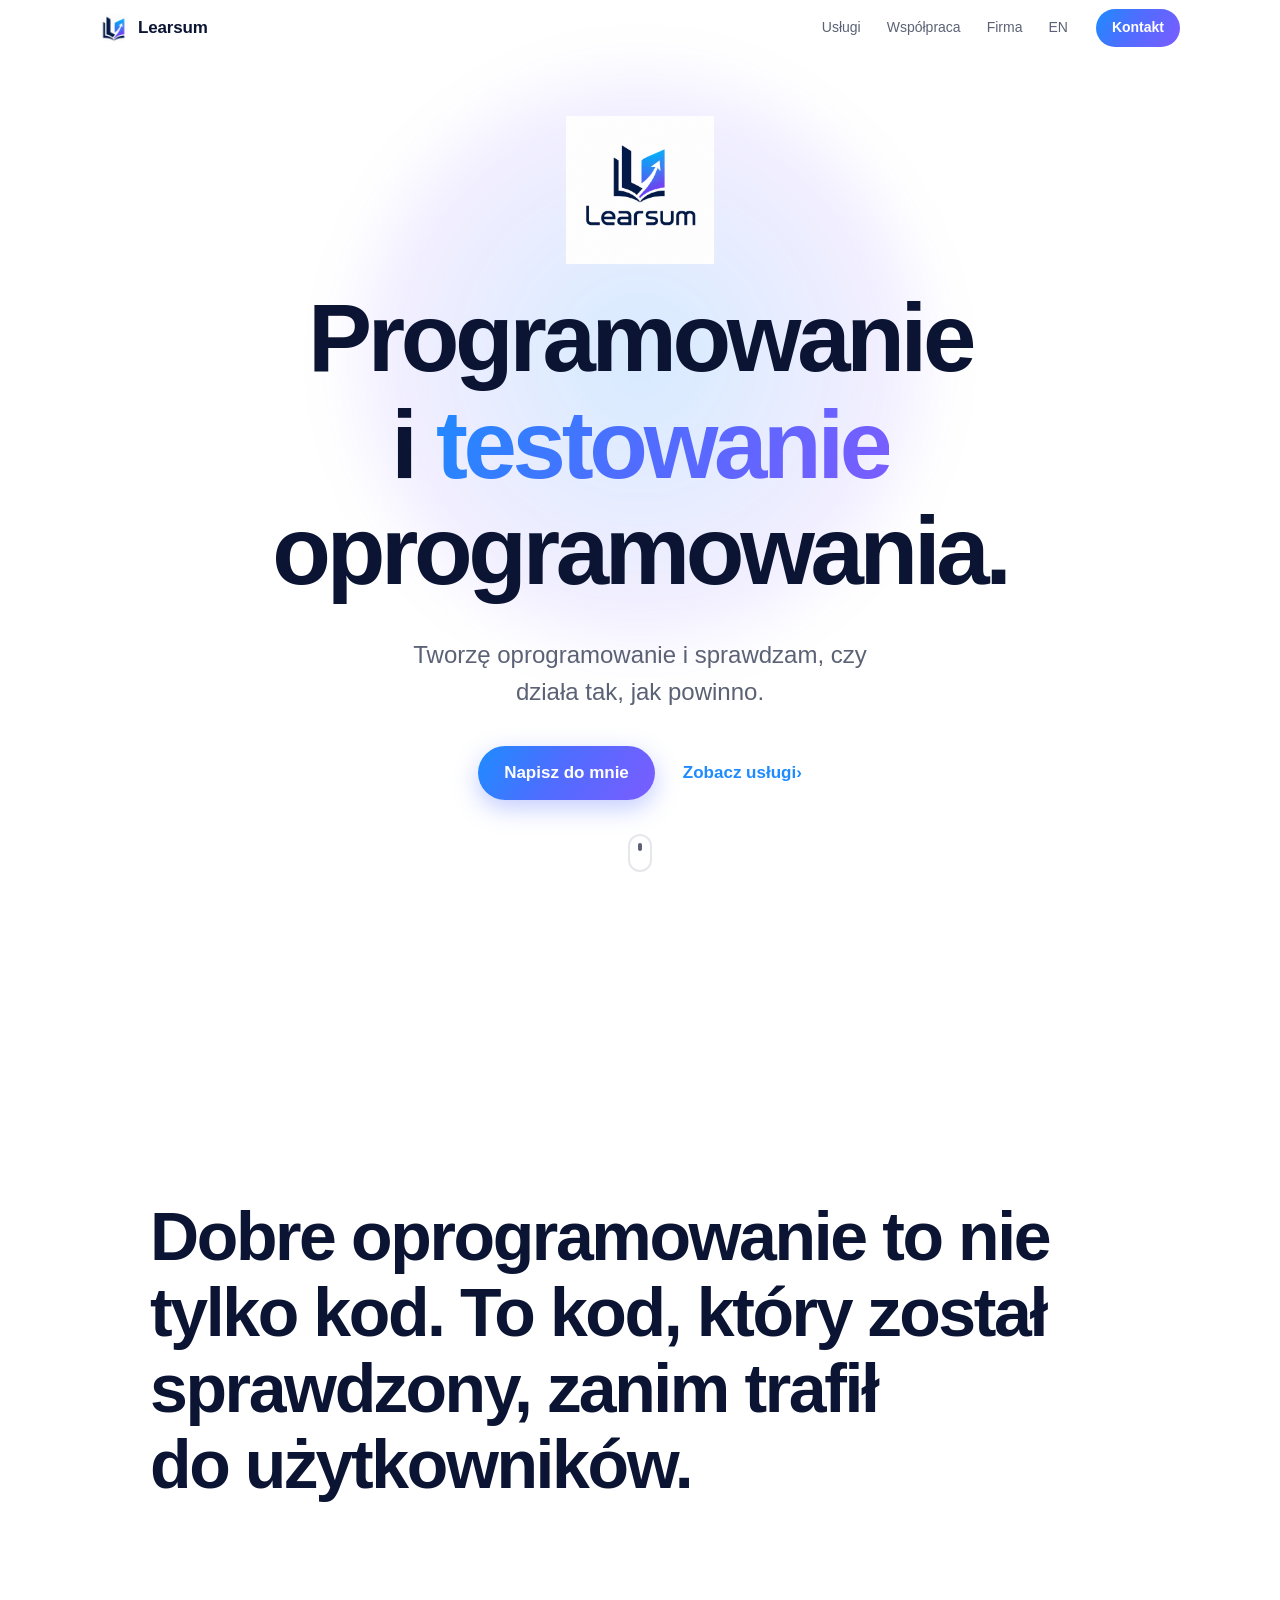
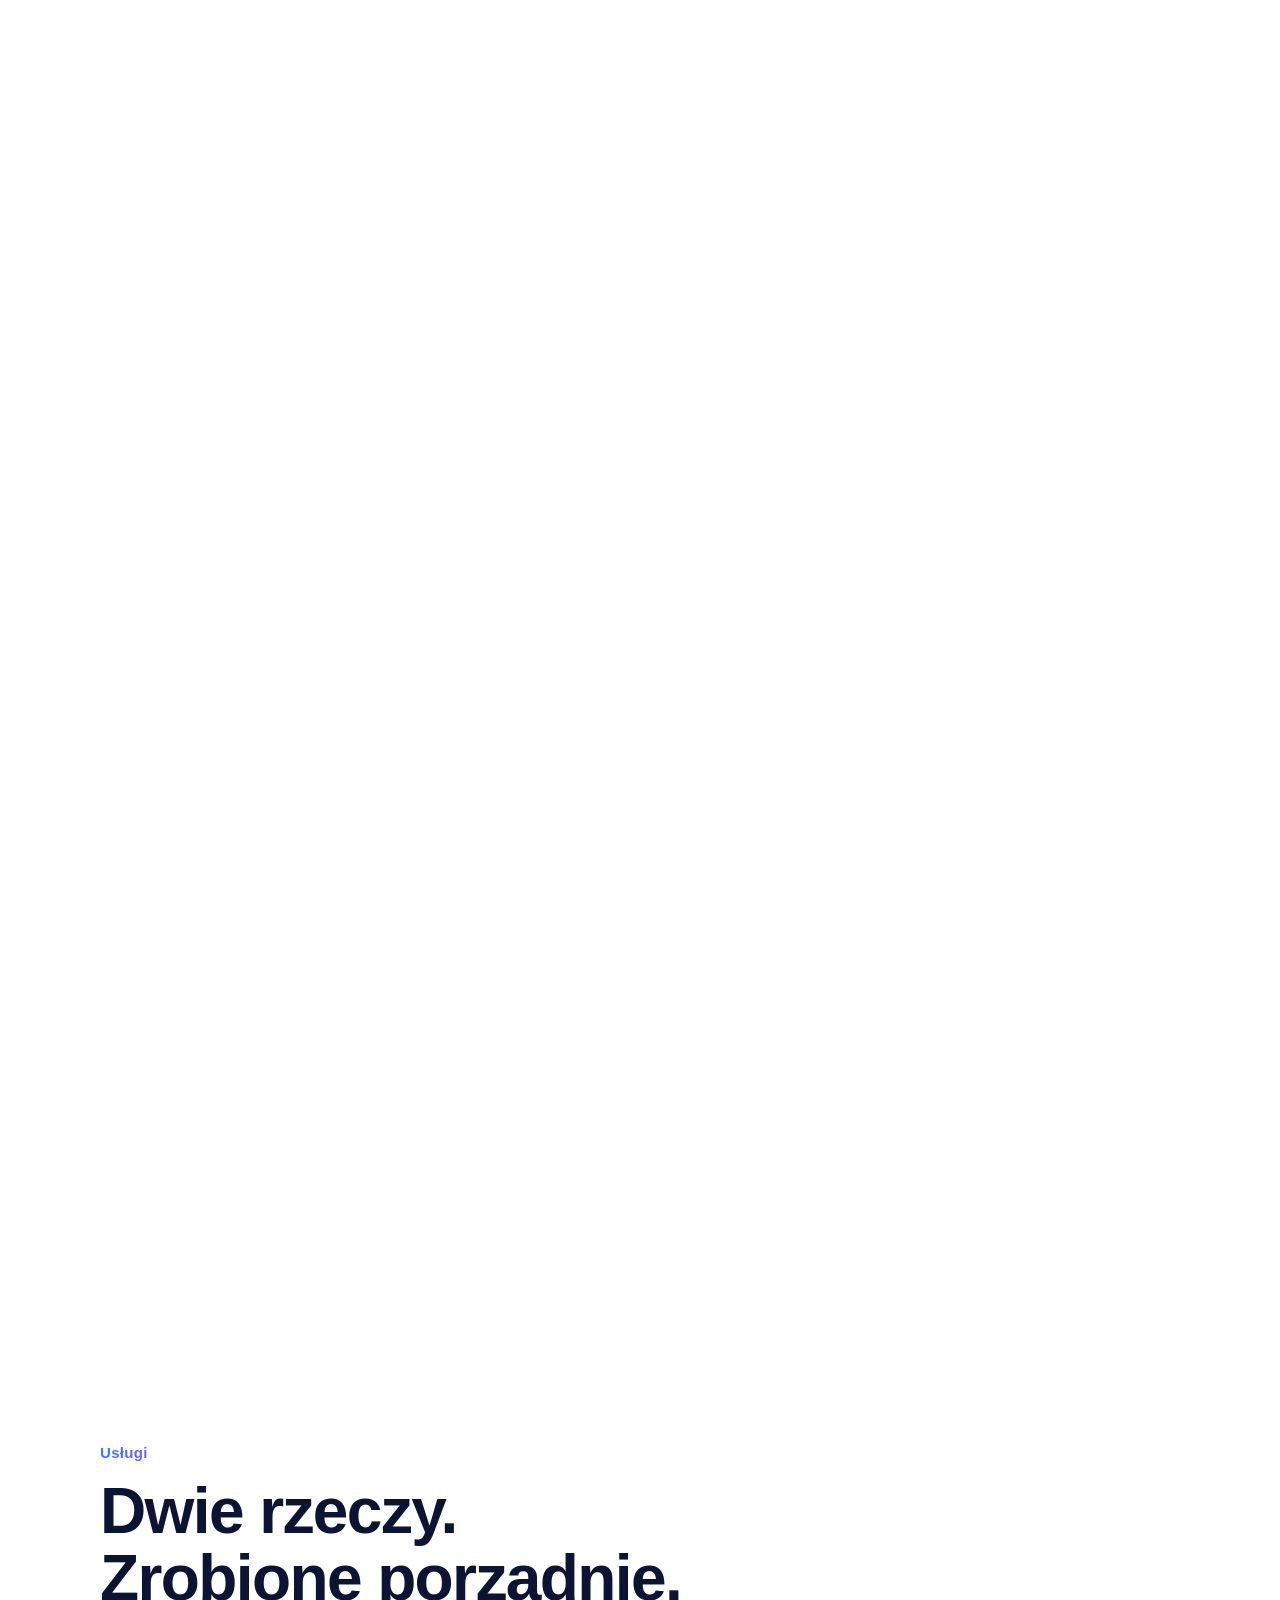
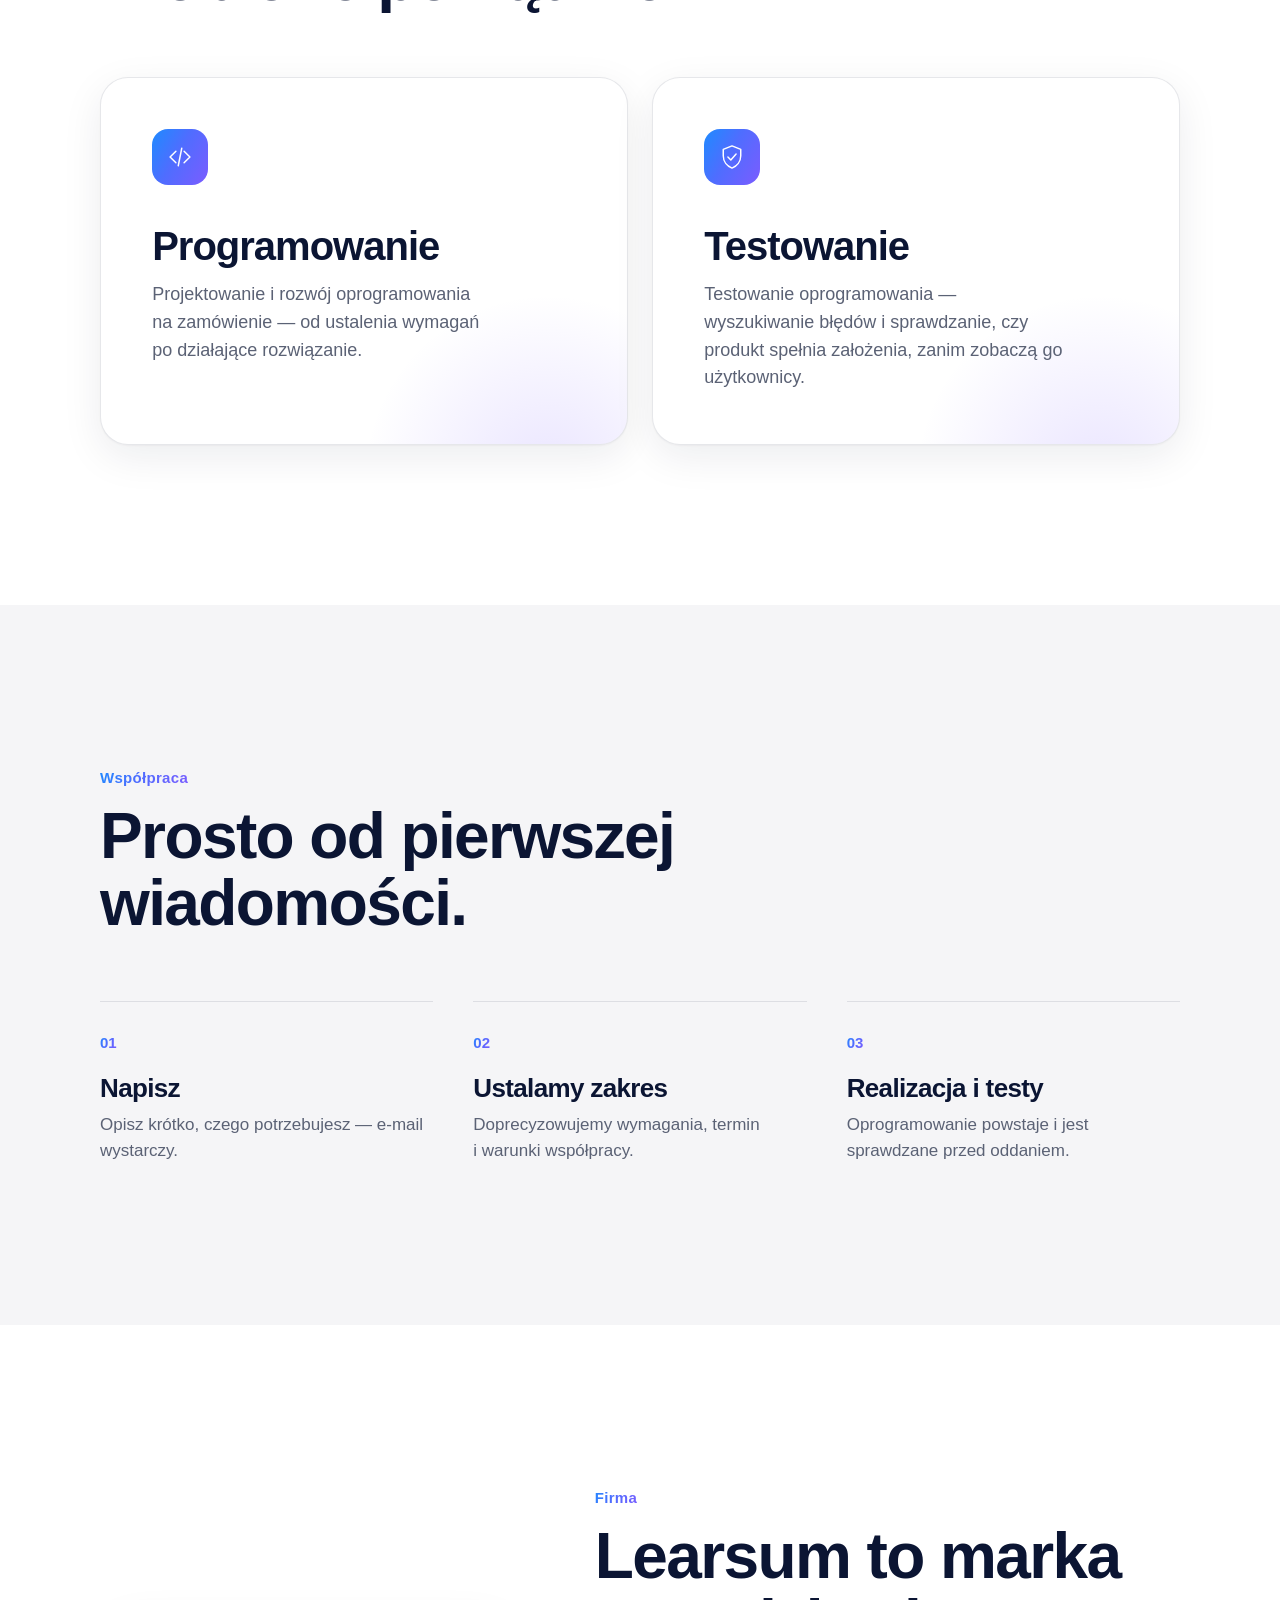
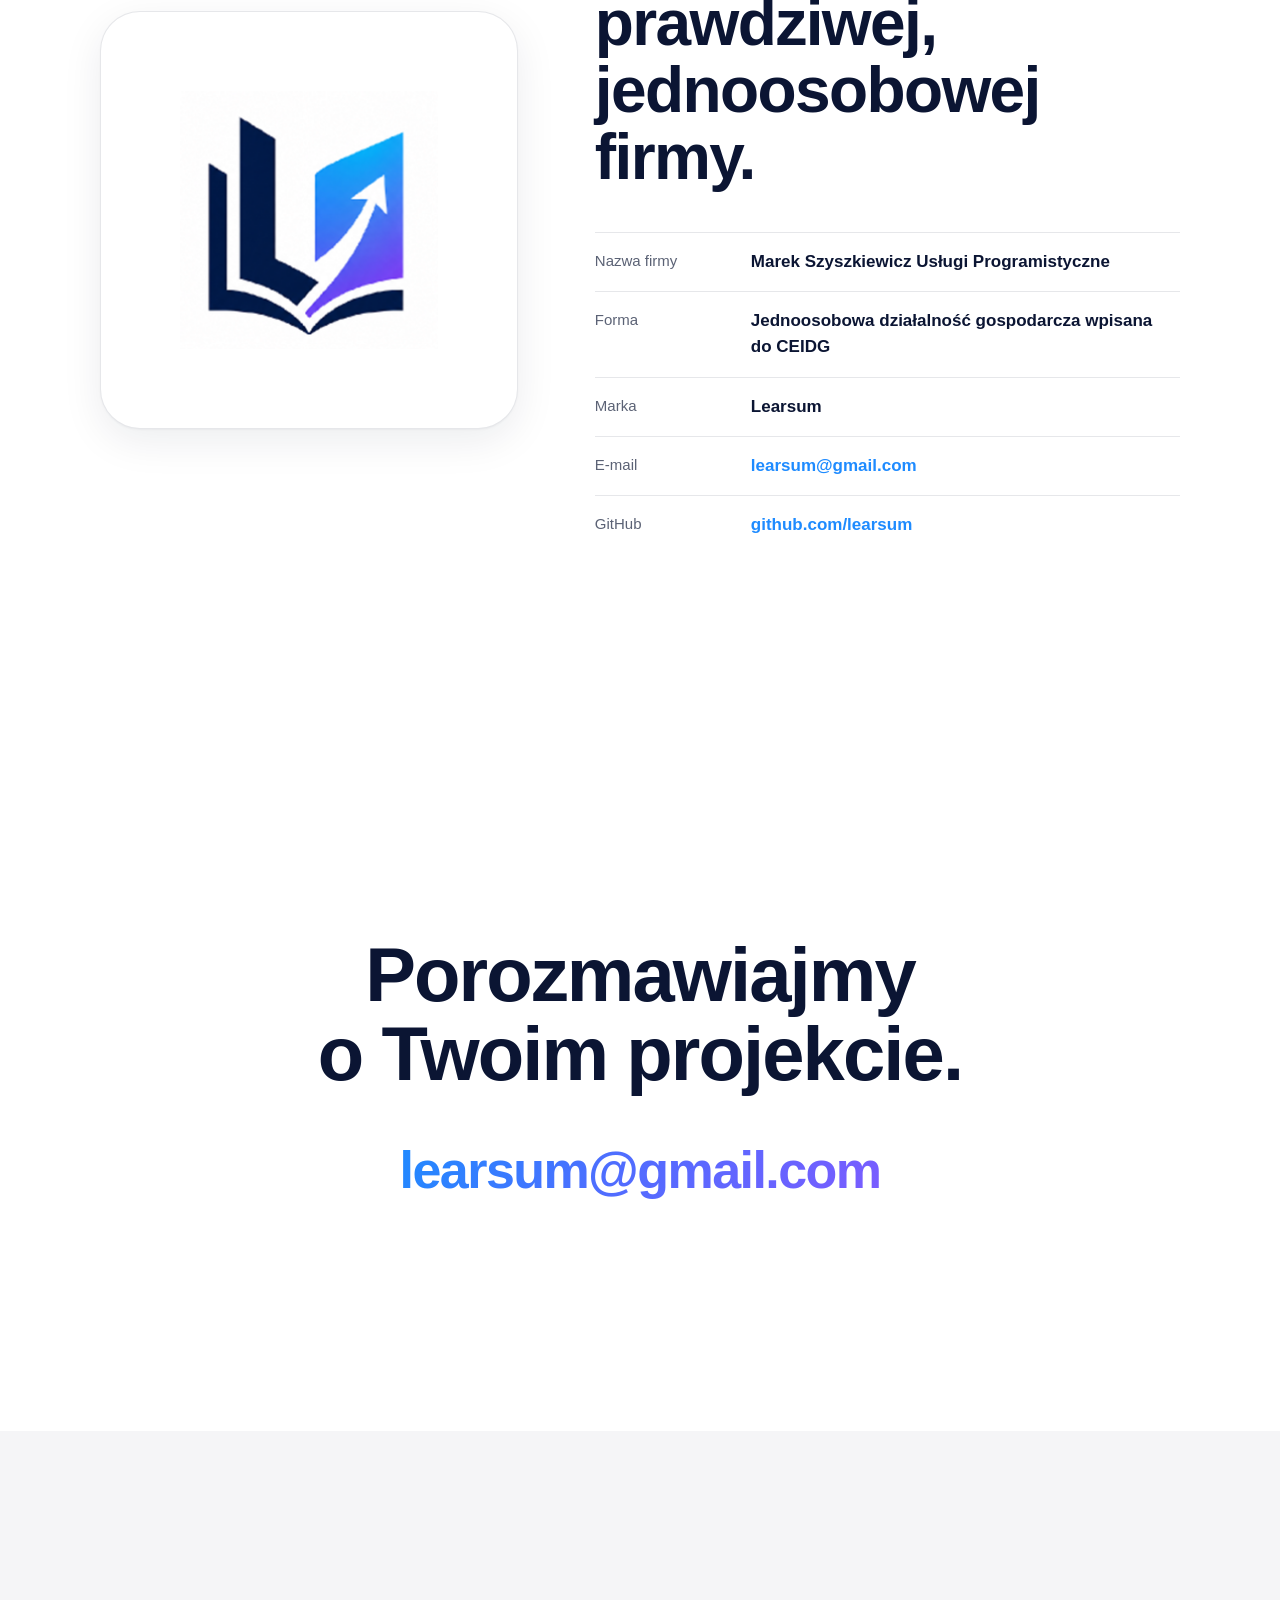
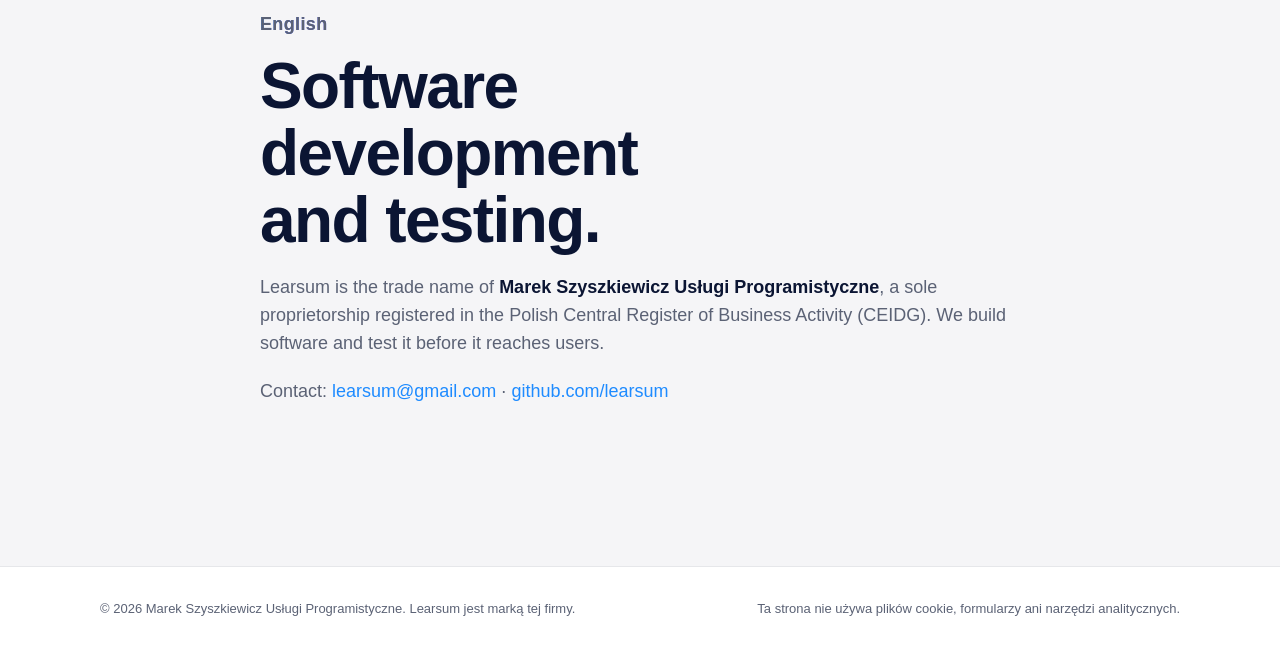
==== index.html @ cd4c71cf "Learsum company card: static one-page site (PL + EN) Minimal, Apple-style scroll animations, no exte" ====
<!doctype html>
<html lang="pl">
<head>
  <meta charset="utf-8">
  <meta name="viewport" content="width=device-width, initial-scale=1, viewport-fit=cover">
  <title>Learsum — programowanie i testowanie oprogramowania</title>
  <meta name="description" content="Learsum to marka firmy Marek Szyszkiewicz Usługi Programistyczne. Programowanie i testowanie oprogramowania. Kontakt: learsum@gmail.com.">
  <meta name="color-scheme" content="light dark">
  <meta name="theme-color" content="#ffffff" media="(prefers-color-scheme: light)">
  <meta name="theme-color" content="#05070f" media="(prefers-color-scheme: dark)">
  <meta property="og:type" content="website">
  <meta property="og:title" content="Learsum — programowanie i testowanie oprogramowania">
  <meta property="og:description" content="Marka firmy Marek Szyszkiewicz Usługi Programistyczne.">
  <meta property="og:locale" content="pl_PL">
  <link rel="icon" type="image/png" sizes="32x32" href="assets/favicon-32.png">
  <link rel="apple-touch-icon" href="assets/apple-touch-icon.png">
  <link rel="stylesheet" href="styles.css">
  <script>document.documentElement.classList.add('js')</script>
  <script src="main.js" defer></script>
</head>
<body>
  <a class="skip" href="#main">Przejdź do treści</a>

  <header class="nav" id="nav">
    <div class="nav__inner">
      <a class="brand" href="#top" aria-label="Learsum — początek strony">
        <img src="assets/mark.png" alt="" width="28" height="28">
        <span>Learsum</span>
      </a>
      <nav aria-label="Główna nawigacja">
        <ul class="nav__links">
          <li><a href="#uslugi">Usługi</a></li>
          <li><a href="#wspolpraca">Współpraca</a></li>
          <li><a href="#firma">Firma</a></li>
          <li><a href="#en" lang="en">EN</a></li>
        </ul>
      </nav>
      <a class="btn btn--small" href="mailto:learsum@gmail.com">Kontakt</a>
    </div>
  </header>

  <main id="main">
    <!-- HERO -->
    <section class="hero" id="top">
      <div class="hero__glow" aria-hidden="true"></div>
      <div class="hero__content" data-hero>
        <img class="hero__logo" src="assets/learsum-logo.png" alt="Logo Learsum" width="460" height="460">
        <h1 class="hero__title">
          <span class="line"><span>Programowanie</span></span>
          <span class="line"><span>i&nbsp;<em class="grad">testowanie</em></span></span>
          <span class="line"><span>oprogramowania.</span></span>
        </h1>
        <p class="hero__lead">Tworzę oprogramowanie i&nbsp;sprawdzam, czy działa tak, jak powinno.</p>
        <div class="hero__cta">
          <a class="btn" href="mailto:learsum@gmail.com">Napisz do mnie</a>
          <a class="link-arrow" href="#uslugi">Zobacz usługi</a>
        </div>
      </div>
      <div class="scroll-hint" aria-hidden="true"><span></span></div>
    </section>

    <!-- SCROLL STATEMENT -->
    <section class="statement" aria-label="Podejście">
      <div class="statement__sticky">
        <p class="statement__text" data-words>Dobre oprogramowanie to&nbsp;nie tylko kod. To&nbsp;kod, który został sprawdzony, zanim trafił do&nbsp;użytkowników.</p>
      </div>
    </section>

    <!-- SERVICES -->
    <section class="section" id="uslugi">
      <div class="container">
        <p class="eyebrow reveal">Usługi</p>
        <h2 class="section__title reveal">Dwie rzeczy.<br>Zrobione porządnie.</h2>

        <div class="cards">
          <article class="card reveal">
            <div class="card__icon" aria-hidden="true">
              <svg viewBox="0 0 48 48" fill="none" stroke="currentColor" stroke-width="2.5" stroke-linecap="round" stroke-linejoin="round"><path d="M17 14 7 24l10 10M31 14l10 10-10 10M27 9l-6 30"/></svg>
            </div>
            <h3>Programowanie</h3>
            <p>Projektowanie i&nbsp;rozwój oprogramowania na&nbsp;zamówienie — od&nbsp;ustalenia wymagań po&nbsp;działające rozwiązanie.</p>
          </article>

          <article class="card reveal">
            <div class="card__icon" aria-hidden="true">
              <svg viewBox="0 0 48 48" fill="none" stroke="currentColor" stroke-width="2.5" stroke-linecap="round" stroke-linejoin="round"><path d="M24 5 9 11v11c0 9.5 6.4 17.6 15 21 8.6-3.4 15-11.5 15-21V11L24 5Z"/><path d="m17 24 5 5 9-10"/></svg>
            </div>
            <h3>Testowanie</h3>
            <p>Testowanie oprogramowania — wyszukiwanie błędów i&nbsp;sprawdzanie, czy produkt spełnia założenia, zanim zobaczą go użytkownicy.</p>
          </article>
        </div>
      </div>
    </section>

    <!-- PROCESS -->
    <section class="section section--tint" id="wspolpraca">
      <div class="container">
        <p class="eyebrow reveal">Współpraca</p>
        <h2 class="section__title reveal">Prosto od&nbsp;pierwszej wiadomości.</h2>

        <ol class="steps">
          <li class="step reveal">
            <span class="step__num">01</span>
            <h3>Napisz</h3>
            <p>Opisz krótko, czego potrzebujesz — e-mail wystarczy.</p>
          </li>
          <li class="step reveal">
            <span class="step__num">02</span>
            <h3>Ustalamy zakres</h3>
            <p>Doprecyzowujemy wymagania, termin i&nbsp;warunki współpracy.</p>
          </li>
          <li class="step reveal">
            <span class="step__num">03</span>
            <h3>Realizacja i&nbsp;testy</h3>
            <p>Oprogramowanie powstaje i&nbsp;jest sprawdzane przed oddaniem.</p>
          </li>
        </ol>
      </div>
    </section>

    <!-- COMPANY -->
    <section class="section" id="firma">
      <div class="container company">
        <div class="company__mark reveal" aria-hidden="true">
          <img src="assets/mark.png" alt="" width="256" height="256">
        </div>
        <div>
          <p class="eyebrow reveal">Firma</p>
          <h2 class="section__title reveal">Learsum to&nbsp;marka prawdziwej, jednoosobowej firmy.</h2>
          <dl class="facts reveal">
            <div><dt>Nazwa firmy</dt><dd>Marek Szyszkiewicz Usługi Programistyczne</dd></div>
            <div><dt>Forma</dt><dd>Jednoosobowa działalność gospodarcza wpisana do&nbsp;CEIDG</dd></div>
            <div><dt>Marka</dt><dd>Learsum</dd></div>
            <div><dt>E-mail</dt><dd><a href="mailto:learsum@gmail.com">learsum@gmail.com</a></dd></div>
            <div><dt>GitHub</dt><dd><a href="https://github.com/learsum" rel="me noopener">github.com/learsum</a></dd></div>
          </dl>
        </div>
      </div>
    </section>

    <!-- CONTACT -->
    <section class="contact" id="kontakt">
      <div class="container">
        <h2 class="contact__title reveal">Porozmawiajmy o&nbsp;Twoim projekcie.</h2>
        <a class="contact__mail reveal" href="mailto:learsum@gmail.com">learsum@gmail.com</a>
      </div>
    </section>

    <!-- EN -->
    <section class="section section--tint" id="en" lang="en">
      <div class="container narrow">
        <p class="eyebrow reveal">English</p>
        <h2 class="section__title reveal">Software development and&nbsp;testing.</h2>
        <p class="reveal">Learsum is the trade name of <strong>Marek Szyszkiewicz Usługi Programistyczne</strong>, a&nbsp;sole proprietorship registered in&nbsp;the Polish Central Register of Business Activity (CEIDG). We build software and test it before it reaches users.</p>
        <p class="reveal">Contact: <a href="mailto:learsum@gmail.com">learsum@gmail.com</a> · <a href="https://github.com/learsum" rel="noopener">github.com/learsum</a></p>
      </div>
    </section>
  </main>

  <footer class="footer">
    <div class="container footer__inner">
      <p>© <span data-year>2026</span> Marek Szyszkiewicz Usługi Programistyczne. Learsum jest marką tej firmy.</p>
      <p>Ta strona nie używa plików cookie, formularzy ani narzędzi analitycznych.</p>
    </div>
  </footer>
</body>
</html>
---- styles.css ----
/* Learsum — static company card. No external fonts or scripts. */
:root {
  --bg: #ffffff;
  --bg-tint: #f5f5f7;
  --text: #0b1533;
  --muted: #5b6275;
  --line: rgba(11, 21, 51, .10);
  --card: #ffffff;
  --blue: #1e8bff;
  --violet: #7b5cff;
  --grad: linear-gradient(120deg, var(--blue) 0%, #4f6dff 45%, var(--violet) 100%);
  --nav-bg: rgba(255, 255, 255, .72);
  --shadow: 0 1px 2px rgba(11, 21, 51, .04), 0 12px 40px rgba(11, 21, 51, .08);
  --radius: 28px;
  --ease: cubic-bezier(.22, 1, .36, 1);
  --font: -apple-system, BlinkMacSystemFont, "SF Pro Display", "Segoe UI Variable Display", "Segoe UI", Inter, Roboto, "Helvetica Neue", Arial, sans-serif;
}
@media (prefers-color-scheme: dark) {
  :root {
    --bg: #05070f;
    --bg-tint: #0c1020;
    --text: #f2f4fa;
    --muted: #9aa3b8;
    --line: rgba(255, 255, 255, .10);
    --card: #0f1426;
    --nav-bg: rgba(5, 7, 15, .70);
    --shadow: 0 1px 2px rgba(0, 0, 0, .3), 0 12px 40px rgba(0, 0, 0, .35);
  }
  .hero__logo, .brand img, .company__mark img { border-radius: 22%; }
}

*, *::before, *::after { box-sizing: border-box; }
html { scroll-behavior: smooth; -webkit-text-size-adjust: 100%; }
body {
  margin: 0;
  background: var(--bg);
  color: var(--text);
  font-family: var(--font);
  font-size: 17px;
  line-height: 1.55;
  -webkit-font-smoothing: antialiased;
  text-rendering: optimizeLegibility;
  overflow-x: hidden;
}
img { max-width: 100%; height: auto; display: block; }
a { color: inherit; }
h1, h2, h3 { margin: 0; letter-spacing: -.025em; line-height: 1.05; font-weight: 700; }
p { margin: 0; }

.skip {
  position: absolute; left: 16px; top: -60px; z-index: 100;
  background: var(--text); color: var(--bg); padding: 10px 16px; border-radius: 10px;
}
.skip:focus { top: 12px; }
:focus-visible { outline: 3px solid var(--blue); outline-offset: 3px; border-radius: 8px; }

.container { width: min(1080px, 100% - 32px); margin-inline: auto; }
.narrow { width: min(760px, 100% - 32px); }

/* ---------- NAV ---------- */
.nav {
  position: fixed; inset: 0 0 auto 0; z-index: 50;
  transition: background .4s var(--ease), border-color .4s var(--ease);
  border-bottom: 1px solid transparent;
}
.nav.is-scrolled {
  background: var(--nav-bg);
  -webkit-backdrop-filter: saturate(180%) blur(20px);
  backdrop-filter: saturate(180%) blur(20px);
  border-bottom-color: var(--line);
}
.nav__inner {
  width: min(1080px, 100% - 32px); margin-inline: auto;
  height: 56px; display: flex; align-items: center; gap: 24px;
}
.brand { display: flex; align-items: center; gap: 10px; text-decoration: none; font-weight: 650; letter-spacing: -.01em; }
.brand img { width: 28px; height: 28px; border-radius: 7px; }
.nav nav { margin-left: auto; }
.nav__links { display: flex; gap: 26px; list-style: none; margin: 0; padding: 0; font-size: 14px; }
.nav__links a { text-decoration: none; color: var(--muted); transition: color .2s; }
.nav__links a:hover { color: var(--text); }
@media (max-width: 640px) {
  .nav__links { gap: 16px; }
  .nav__links li:nth-child(2), .nav__links li:nth-child(3) { display: none; }
}
@media (max-width: 380px) { .nav__links { display: none; } .nav nav { margin-left: auto; } }

/* ---------- BUTTONS ---------- */
.btn {
  display: inline-flex; align-items: center; justify-content: center;
  padding: 14px 26px; border-radius: 999px;
  background: var(--grad); color: #fff; text-decoration: none; font-weight: 600;
  box-shadow: 0 8px 24px rgba(79, 109, 255, .35);
  transition: transform .4s var(--ease), box-shadow .4s var(--ease);
}
.btn:hover { transform: translateY(-2px) scale(1.02); box-shadow: 0 14px 34px rgba(79, 109, 255, .45); }
.btn:active { transform: scale(.98); }
.btn--small { padding: 8px 16px; font-size: 14px; box-shadow: none; }
.nav .btn--small { margin-left: 4px; }
.link-arrow { color: var(--blue); text-decoration: none; font-weight: 600; }
.link-arrow::after { content: " ›"; display: inline-block; transition: transform .3s var(--ease); }
.link-arrow:hover::after { transform: translateX(4px); }

/* ---------- HERO ---------- */
.hero {
  position: relative; min-height: 100svh;
  display: grid; place-items: center; text-align: center;
  padding: 96px 16px 80px; overflow: hidden;
}
.hero__glow {
  position: absolute; width: 900px; height: 900px; left: 50%; top: 40%;
  translate: -50% -50%;
  background: radial-gradient(closest-side, rgba(30, 139, 255, .18), rgba(123, 92, 255, .10) 55%, transparent 70%);
  filter: blur(20px); pointer-events: none;
  animation: breathe 9s ease-in-out infinite;
}
@keyframes breathe { 50% { transform: scale(1.12); opacity: .75; } }
.hero__content { position: relative; width: 100%; min-width: 0; will-change: transform, opacity; }
.hero__logo {
  width: clamp(96px, 13vw, 148px); margin: 0 auto 24px;
  animation: logoIn 1.4s var(--ease) both;
}
@keyframes logoIn { from { opacity: 0; transform: scale(.85); filter: blur(12px); } }
.hero__title { font-size: clamp(34px, 9.6vw, 96px); font-weight: 750; letter-spacing: -.045em; }
.hero__lead, .hero__cta { animation: fadeUp 1.2s var(--ease) both; }
.hero__lead { animation-delay: .7s; }
.hero__cta { animation-delay: .85s; }
@keyframes fadeUp { from { opacity: 0; transform: translateY(24px); filter: blur(6px); } }
.hero__title .line { display: block; overflow: hidden; padding-bottom: .06em; }
.hero__title .line > span { display: inline-block; animation: rise 1.2s var(--ease) both; }
.hero__title .line:nth-child(1) > span { animation-delay: .15s; }
.hero__title .line:nth-child(2) > span { animation-delay: .3s; }
.hero__title .line:nth-child(3) > span { animation-delay: .45s; }
@keyframes rise { from { transform: translateY(110%); opacity: 0; } }
.grad {
  font-style: normal;
  background: var(--grad); -webkit-background-clip: text; background-clip: text; color: transparent;
}
.hero__lead { margin: 28px auto 0; max-width: 34ch; font-size: clamp(19px, 2.2vw, 24px); color: var(--muted); }
.hero__cta { margin-top: 36px; display: flex; gap: 28px; align-items: center; justify-content: center; flex-wrap: wrap; }

.scroll-hint {
  position: absolute; bottom: 28px; left: 50%; translate: -50% 0;
  width: 24px; height: 38px; border: 2px solid var(--line); border-radius: 14px;
}
.scroll-hint span {
  position: absolute; left: 50%; top: 7px; width: 4px; height: 8px; margin-left: -2px;
  border-radius: 2px; background: var(--muted); animation: wheel 2s var(--ease) infinite;
}
@keyframes wheel { 0% { opacity: 0; transform: translateY(0); } 30% { opacity: 1; } 100% { opacity: 0; transform: translateY(12px); } }

/* ---------- STATEMENT (scroll-linked words) ---------- */
.statement { height: 220vh; position: relative; }
.statement__sticky {
  position: sticky; top: 0; height: 100svh;
  display: grid; place-items: center; padding: 0 16px;
}
.statement__text {
  width: min(980px, 100%);
  font-size: clamp(32px, 5.6vw, 68px); font-weight: 700; line-height: 1.12; letter-spacing: -.035em;
}
.statement__text .w { transition: color .35s linear, opacity .35s linear; }
.js .statement__text .w { opacity: .16; }
.js .statement__text .w.on { opacity: 1; }
.statement__text .w.accent.on {
  background: var(--grad); -webkit-background-clip: text; background-clip: text; color: transparent;
}

/* ---------- SECTIONS ---------- */
.section { padding: clamp(96px, 14vw, 160px) 0; }
.section--tint { background: var(--bg-tint); }
.eyebrow {
  font-size: 15px; font-weight: 600; letter-spacing: .02em;
  background: var(--grad); -webkit-background-clip: text; background-clip: text; color: transparent;
  display: inline-block; margin-bottom: 14px;
}
.section__title { font-size: clamp(36px, 6vw, 64px); max-width: 18ch; }

.cards { margin-top: 64px; display: grid; grid-template-columns: repeat(auto-fit, minmax(280px, 1fr)); gap: 24px; }
.card {
  position: relative; overflow: hidden;
  background: var(--card); border: 1px solid var(--line); border-radius: var(--radius);
  padding: clamp(32px, 4vw, 52px); box-shadow: var(--shadow);
  transition: transform .6s var(--ease), box-shadow .6s var(--ease);
}
.card::before {
  content: ""; position: absolute; inset: auto -20% -60% auto; width: 70%; aspect-ratio: 1;
  background: radial-gradient(closest-side, rgba(123, 92, 255, .16), transparent);
  transition: transform .8s var(--ease);
}
.card:hover { transform: translateY(-6px); }
.card:hover::before { transform: scale(1.3); }
.card__icon {
  width: 56px; height: 56px; border-radius: 16px; display: grid; place-items: center;
  background: var(--grad); color: #fff; margin-bottom: 40px;
}
.card__icon svg { width: 28px; height: 28px; }
.card h3 { font-size: clamp(28px, 3.4vw, 40px); }
.card p { margin-top: 14px; color: var(--muted); font-size: 18px; max-width: 36ch; position: relative; }

.steps { list-style: none; padding: 0; margin: 64px 0 0; display: grid; grid-template-columns: repeat(auto-fit, minmax(240px, 1fr)); gap: 40px; }
.step { border-top: 1px solid var(--line); padding-top: 28px; }
.step__num {
  font-size: 15px; font-weight: 700; font-variant-numeric: tabular-nums;
  background: var(--grad); -webkit-background-clip: text; background-clip: text; color: transparent;
}
.step h3 { font-size: 26px; margin-top: 18px; }
.step p { margin-top: 10px; color: var(--muted); }

.company { display: grid; grid-template-columns: minmax(0, 1fr) minmax(0, 1.4fr); gap: clamp(32px, 6vw, 96px); align-items: center; }
.company__mark {
  aspect-ratio: 1; border-radius: 40px; display: grid; place-items: center;
  background: #fff; border: 1px solid var(--line); box-shadow: var(--shadow);
}
.company__mark img { width: 62%; }
@media (max-width: 760px) { .company { grid-template-columns: 1fr; } .company__mark { width: 60%; max-width: 260px; } }
.facts { margin: 40px 0 0; }
.facts div { display: grid; grid-template-columns: 140px 1fr; gap: 16px; padding: 16px 0; border-top: 1px solid var(--line); }
.facts dt { color: var(--muted); font-size: 15px; }
.facts dd { margin: 0; font-weight: 550; overflow-wrap: anywhere; }
.facts a { color: var(--blue); text-decoration: none; }
.facts a:hover { text-decoration: underline; }
@media (max-width: 480px) { .facts div { grid-template-columns: 1fr; gap: 2px; } }

.contact { padding: clamp(120px, 18vw, 220px) 0; text-align: center; }
.contact__title { font-size: clamp(36px, 6.4vw, 76px); max-width: 16ch; margin-inline: auto; }
.contact__mail {
  display: inline-block; margin-top: 36px;
  font-size: clamp(24px, 4.4vw, 52px); font-weight: 700; letter-spacing: -.03em; text-decoration: none;
  background: var(--grad); -webkit-background-clip: text; background-clip: text; color: transparent;
  overflow-wrap: anywhere;
  transition: transform .5s var(--ease);
}
.contact__mail:hover { transform: scale(1.03); }

#en p { margin-top: 20px; color: var(--muted); font-size: 18px; }
#en p strong { color: var(--text); font-weight: 600; }
#en a { color: var(--blue); text-decoration: none; }
#en a:hover { text-decoration: underline; }

.footer { border-top: 1px solid var(--line); padding: 32px 0 calc(32px + env(safe-area-inset-bottom)); font-size: 13px; color: var(--muted); }
.footer__inner { display: flex; flex-wrap: wrap; justify-content: space-between; gap: 8px 24px; }

/* ---------- REVEAL ON SCROLL ---------- */
.js .reveal {
  opacity: 0; transform: translateY(40px) scale(.98); filter: blur(6px);
  transition: opacity 1s var(--ease), transform 1.1s var(--ease), filter 1s var(--ease);
  transition-delay: var(--d, 0s);
}
.js .reveal.in { opacity: 1; transform: none; filter: none; }

/* ---------- REDUCED MOTION ---------- */
@media (prefers-reduced-motion: reduce) {
  html { scroll-behavior: auto; }
  *, *::before, *::after { animation: none !important; transition: none !important; }
  .js .reveal { opacity: 1; transform: none; filter: none; }
  .statement { height: auto; }
  .statement__sticky { position: static; height: auto; padding: 120px 16px; }
  .js .statement__text .w { opacity: 1; }
}
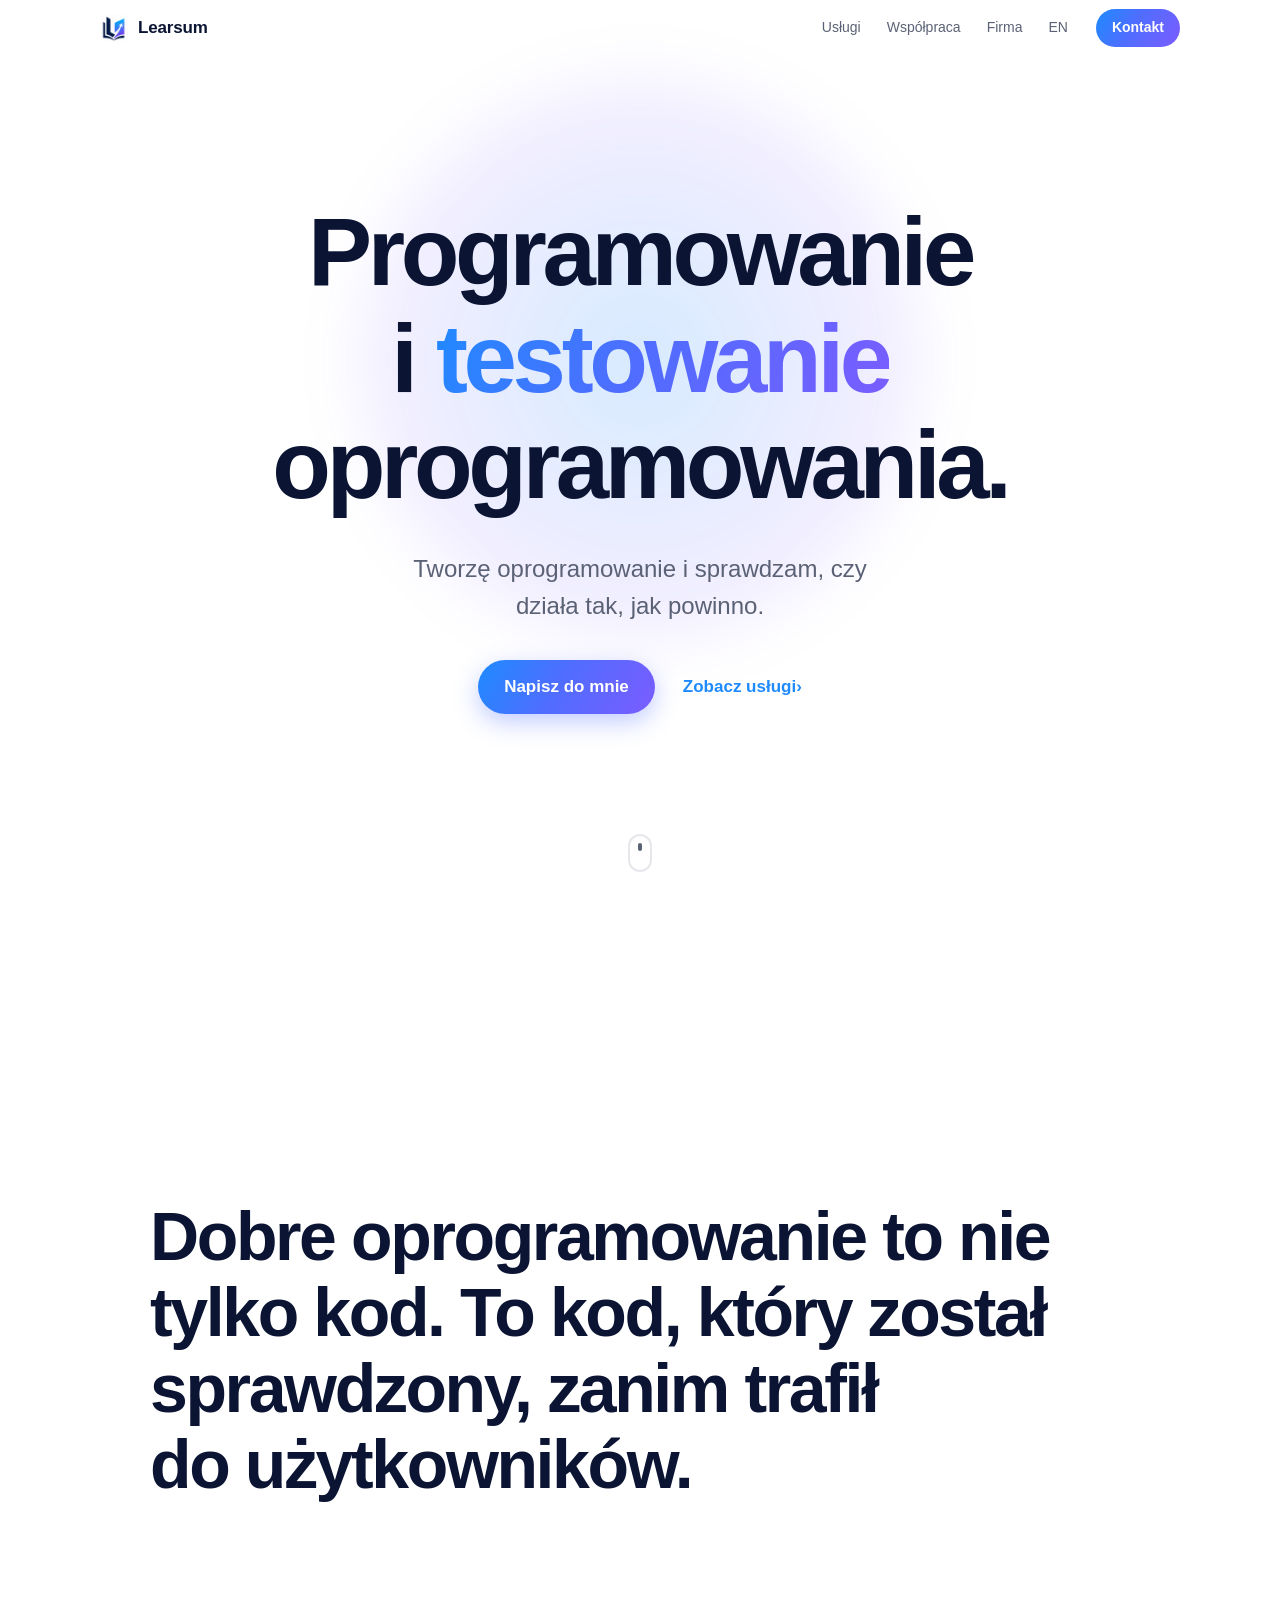
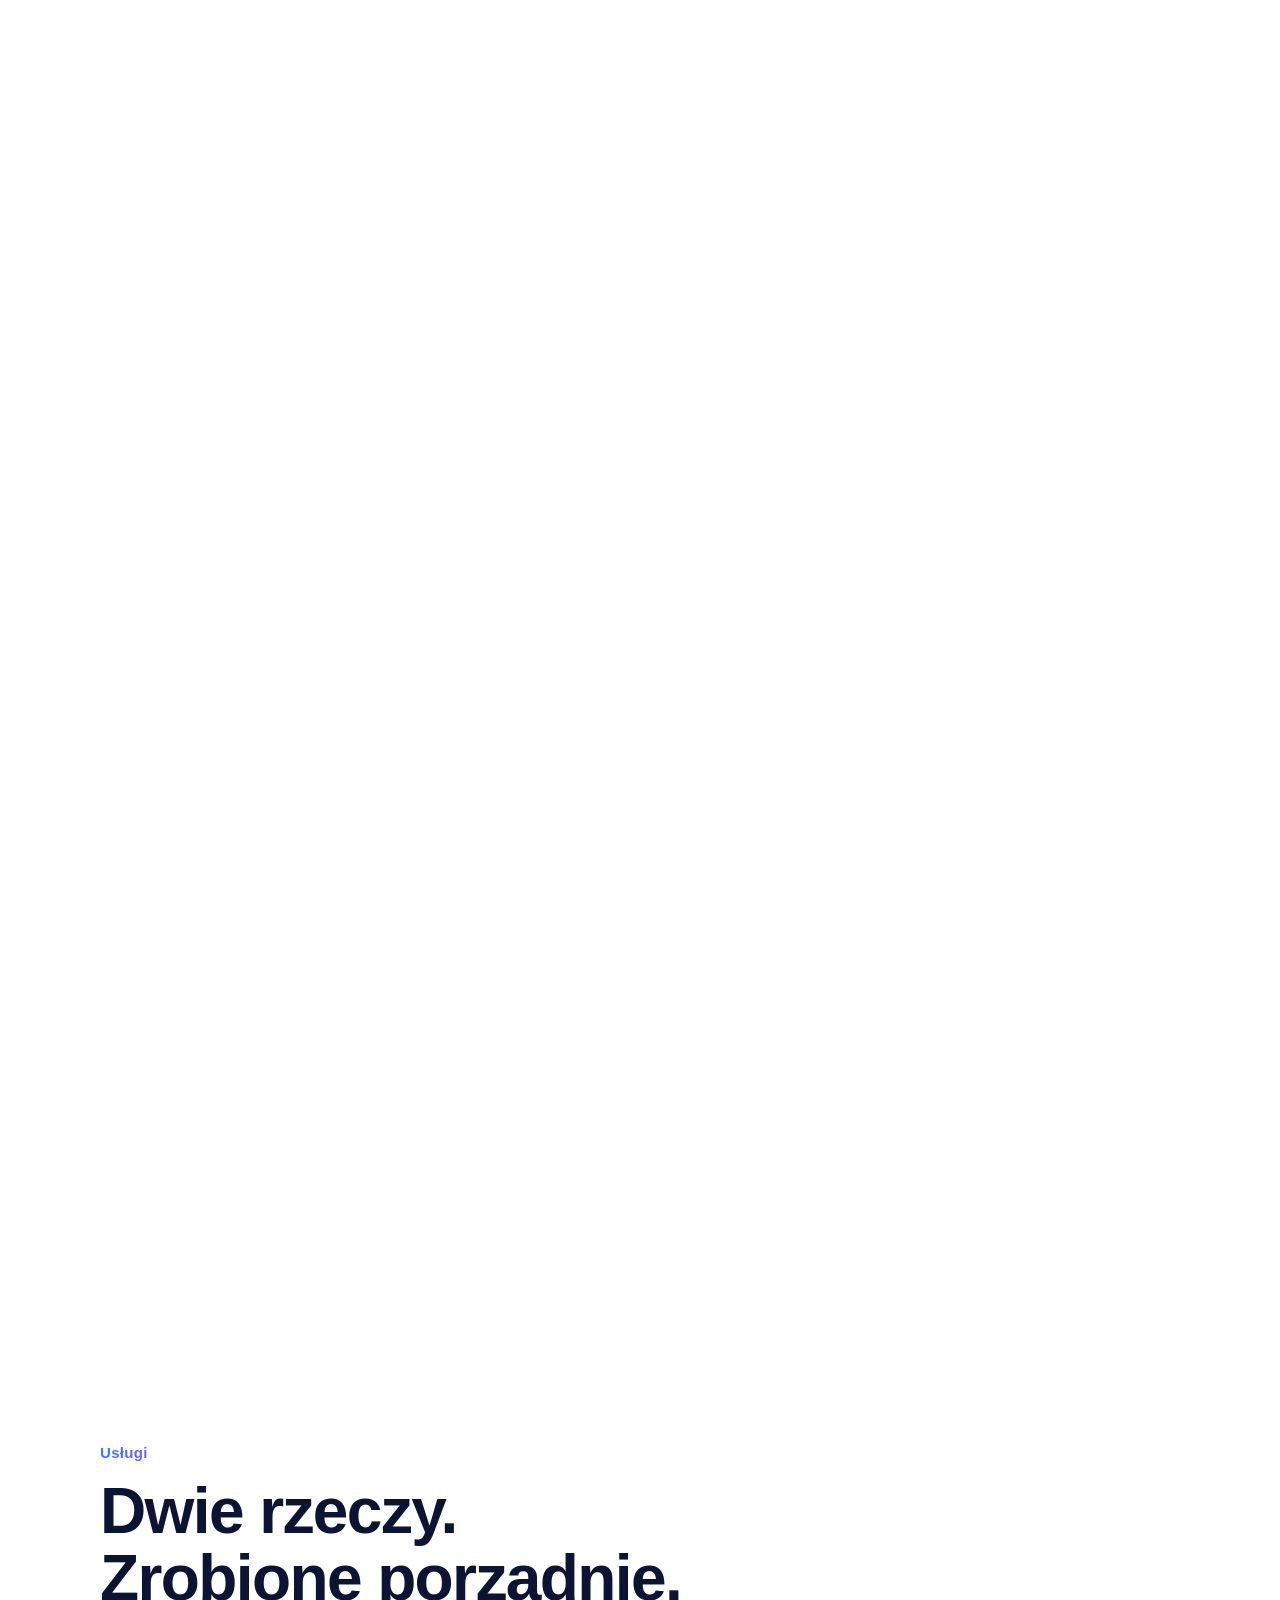
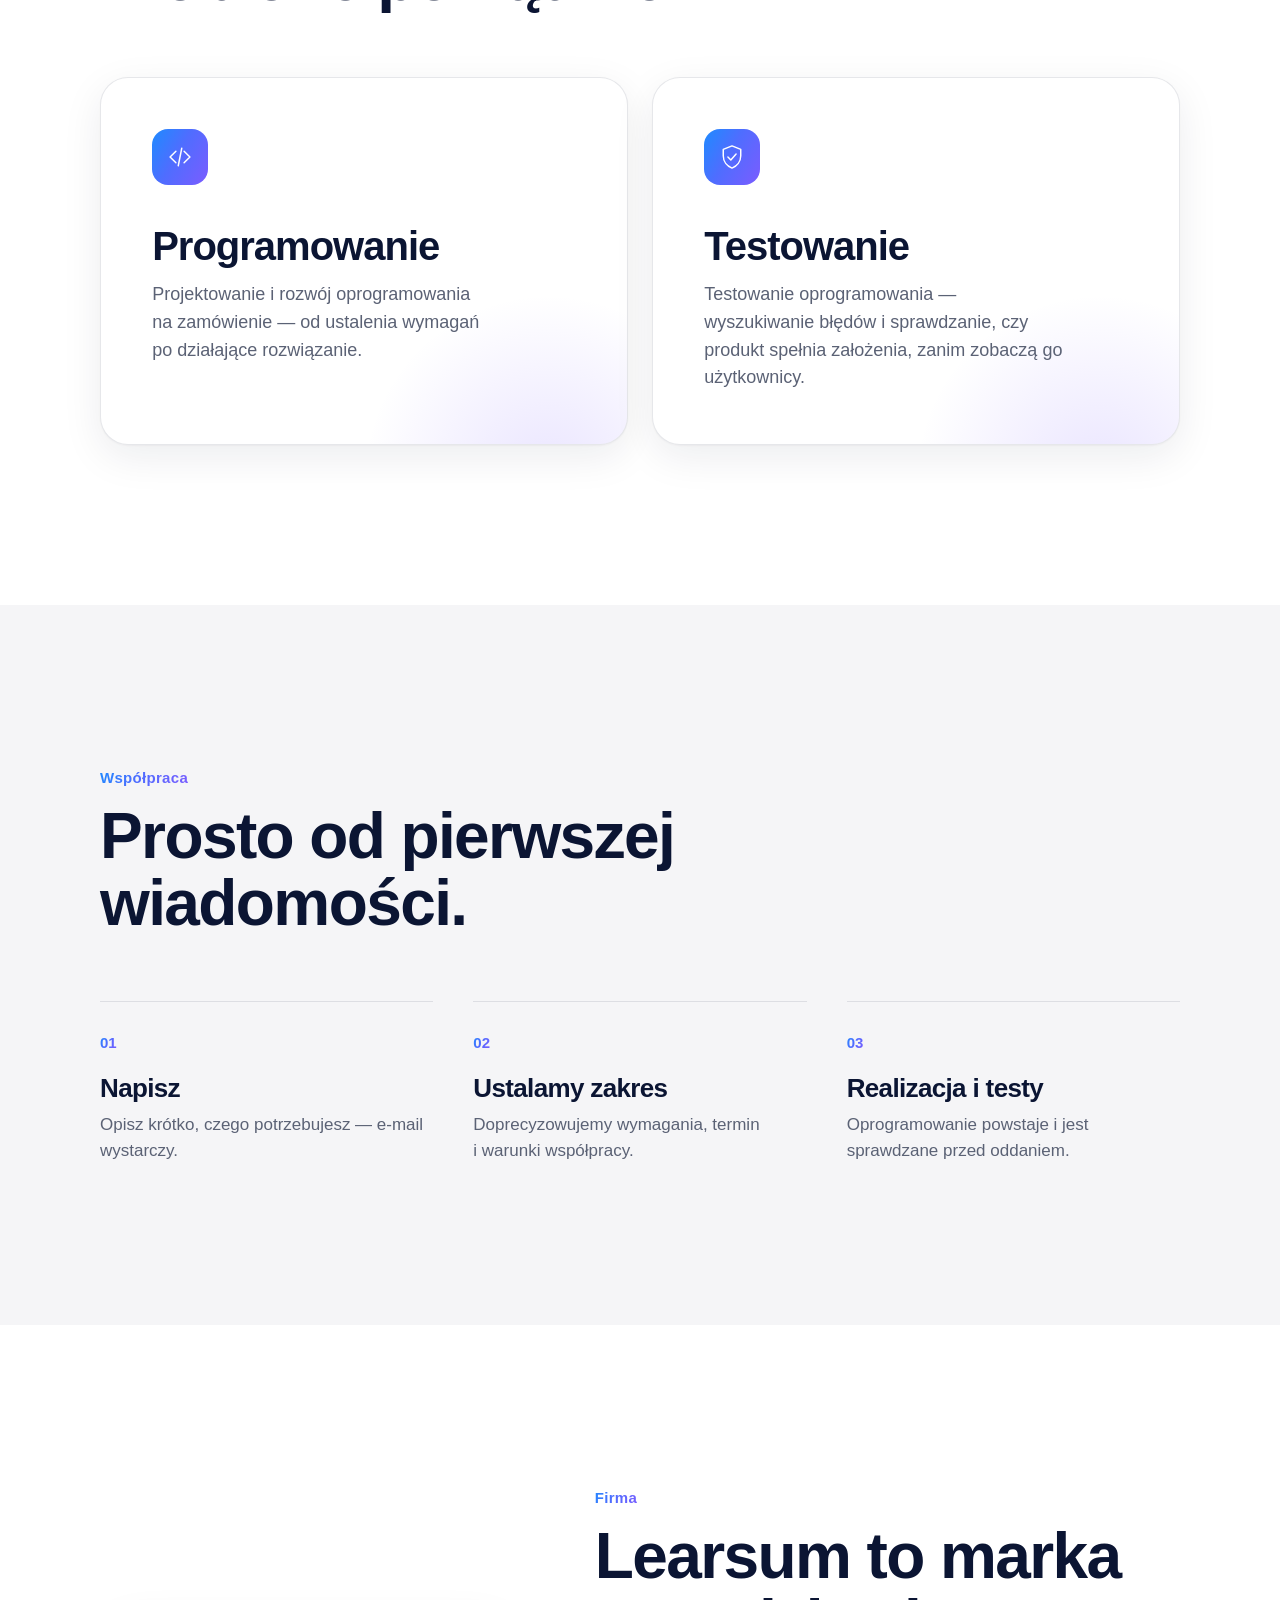
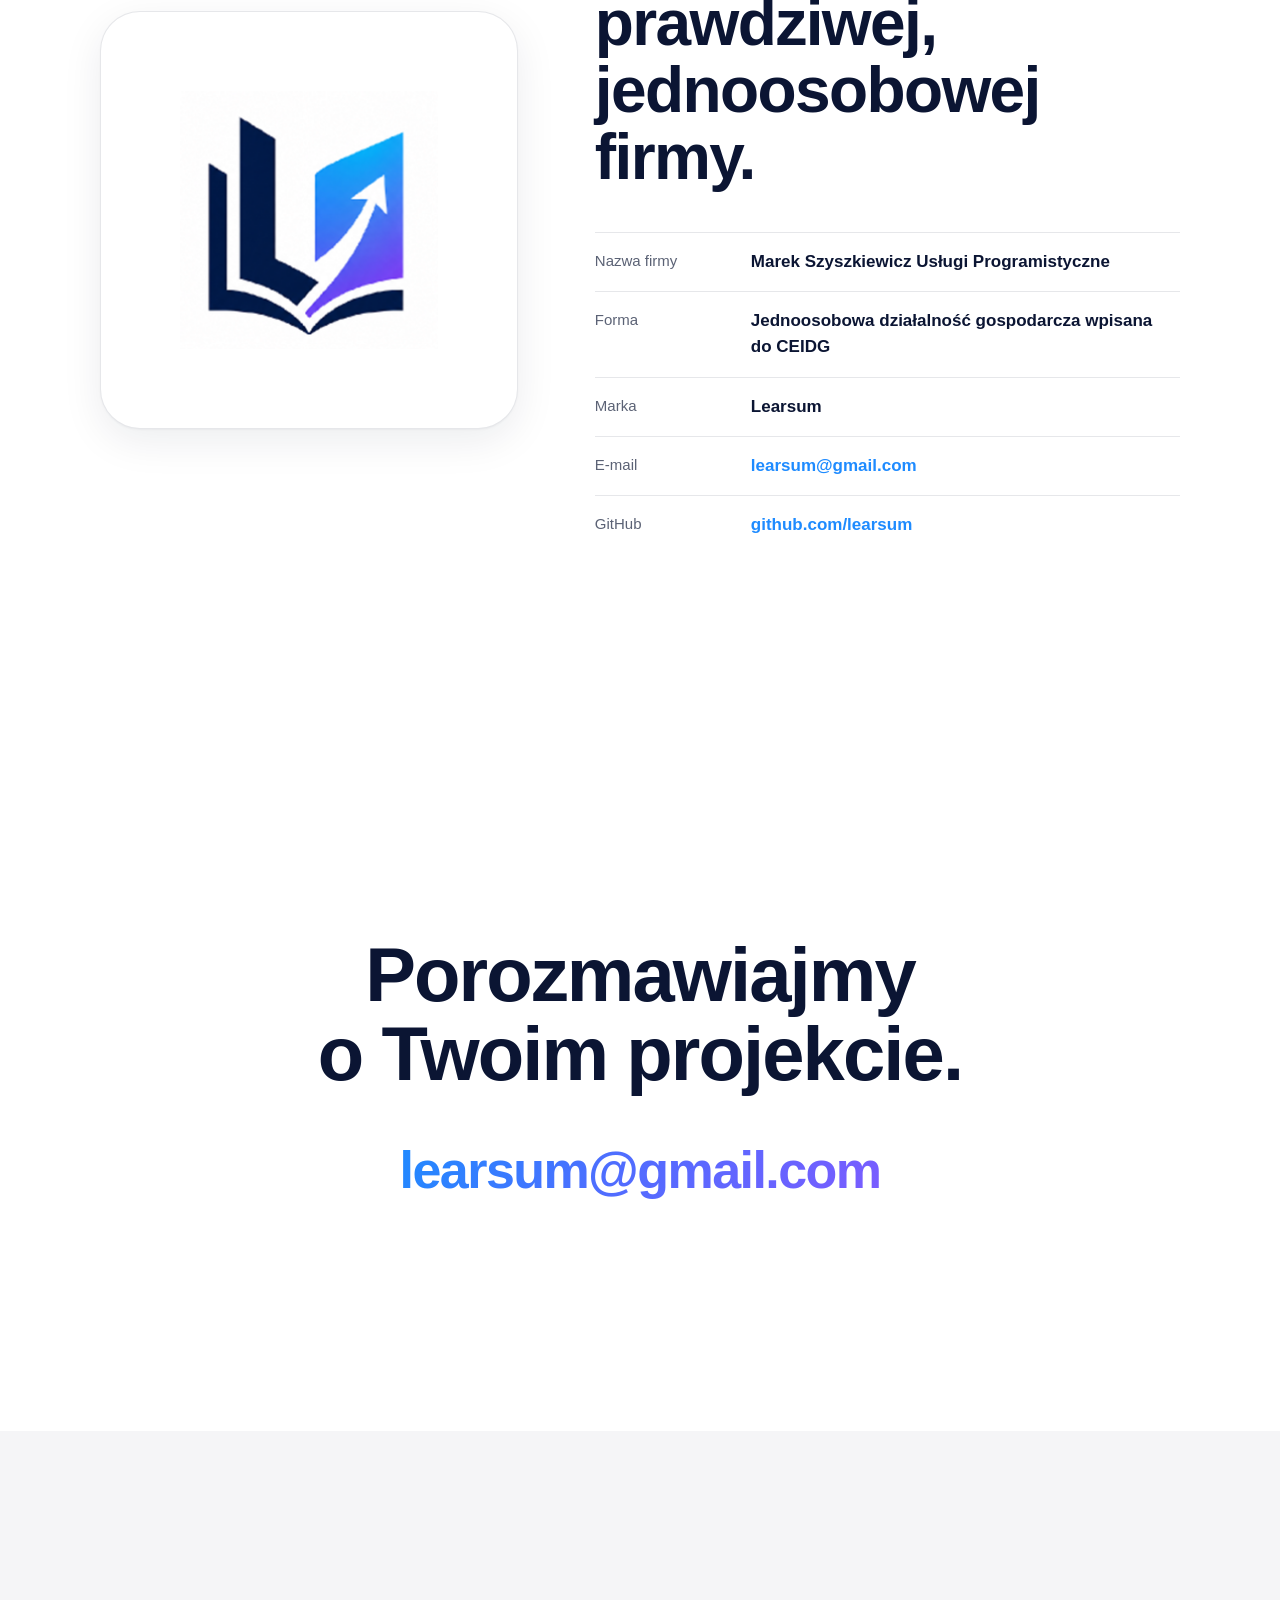
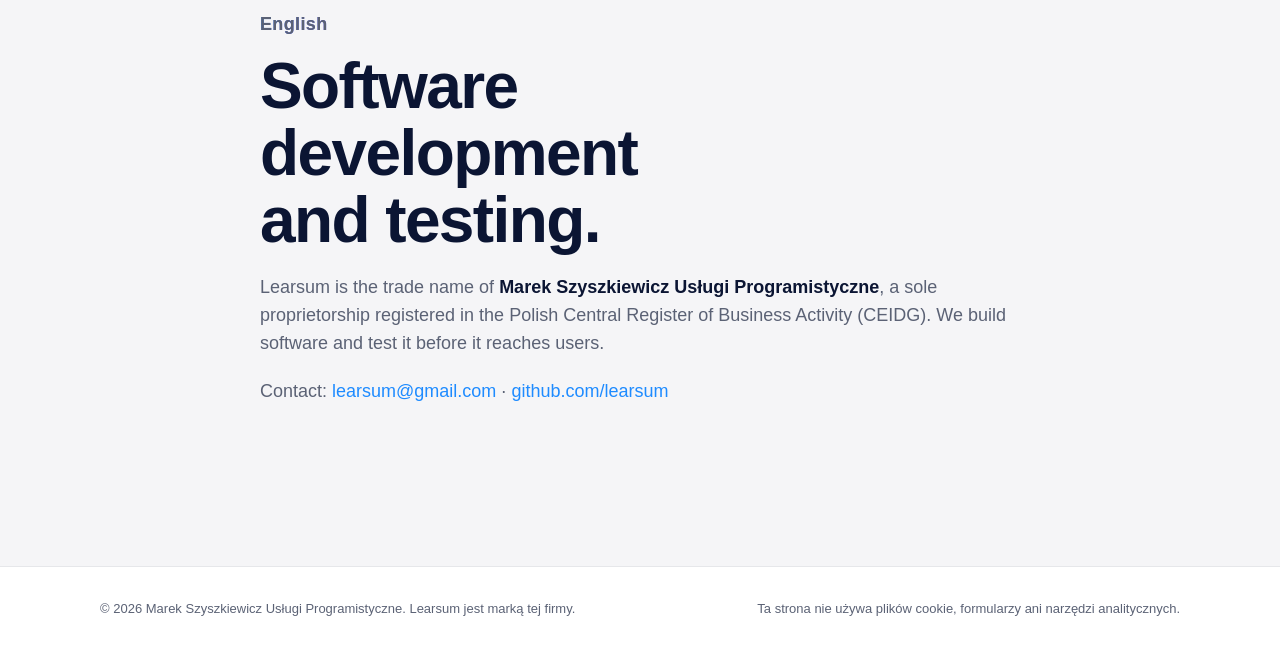
==== commit 966780af: "Remove logo from hero section Content approved by owner. Refs LEAR-2.  Co-Authored-By: Claude Opus 5" ====
--- a/index.html
+++ b/index.html
@@ -12,6 +12,21 @@
   <meta property="og:title" content="Learsum — programowanie i testowanie oprogramowania">
   <meta property="og:description" content="Marka firmy Marek Szyszkiewicz Usługi Programistyczne.">
   <meta property="og:locale" content="pl_PL">
+  <meta property="og:url" content="https://learsum.github.io/">
+  <meta property="og:image" content="https://learsum.github.io/assets/learsum-logo.png">
+  <link rel="canonical" href="https://learsum.github.io/">
+  <script type="application/ld+json">
+  {
+    "@context": "https://schema.org",
+    "@type": "Organization",
+    "name": "Learsum",
+    "legalName": "Marek Szyszkiewicz Usługi Programistyczne",
+    "url": "https://learsum.github.io/",
+    "logo": "https://learsum.github.io/assets/learsum-logo.png",
+    "email": "learsum@gmail.com",
+    "sameAs": ["https://github.com/learsum"]
+  }
+  </script>
   <link rel="icon" type="image/png" sizes="32x32" href="assets/favicon-32.png">
   <link rel="apple-touch-icon" href="assets/apple-touch-icon.png">
   <link rel="stylesheet" href="styles.css">
@@ -44,7 +59,6 @@
     <section class="hero" id="top">
       <div class="hero__glow" aria-hidden="true"></div>
       <div class="hero__content" data-hero>
-        <img class="hero__logo" src="assets/learsum-logo.png" alt="Logo Learsum" width="460" height="460">
         <h1 class="hero__title">
           <span class="line"><span>Programowanie</span></span>
           <span class="line"><span>i&nbsp;<em class="grad">testowanie</em></span></span>
--- a/styles.css
+++ b/styles.css
@@ -26,7 +26,7 @@
     --nav-bg: rgba(5, 7, 15, .70);
     --shadow: 0 1px 2px rgba(0, 0, 0, .3), 0 12px 40px rgba(0, 0, 0, .35);
   }
-  .hero__logo, .brand img, .company__mark img { border-radius: 22%; }
+  .brand img, .company__mark img { border-radius: 22%; }
 }
 
 *, *::before, *::after { box-sizing: border-box; }
@@ -116,11 +116,6 @@
 }
 @keyframes breathe { 50% { transform: scale(1.12); opacity: .75; } }
 .hero__content { position: relative; width: 100%; min-width: 0; will-change: transform, opacity; }
-.hero__logo {
-  width: clamp(96px, 13vw, 148px); margin: 0 auto 24px;
-  animation: logoIn 1.4s var(--ease) both;
-}
-@keyframes logoIn { from { opacity: 0; transform: scale(.85); filter: blur(12px); } }
 .hero__title { font-size: clamp(34px, 9.6vw, 96px); font-weight: 750; letter-spacing: -.045em; }
 .hero__lead, .hero__cta { animation: fadeUp 1.2s var(--ease) both; }
 .hero__lead { animation-delay: .7s; }
